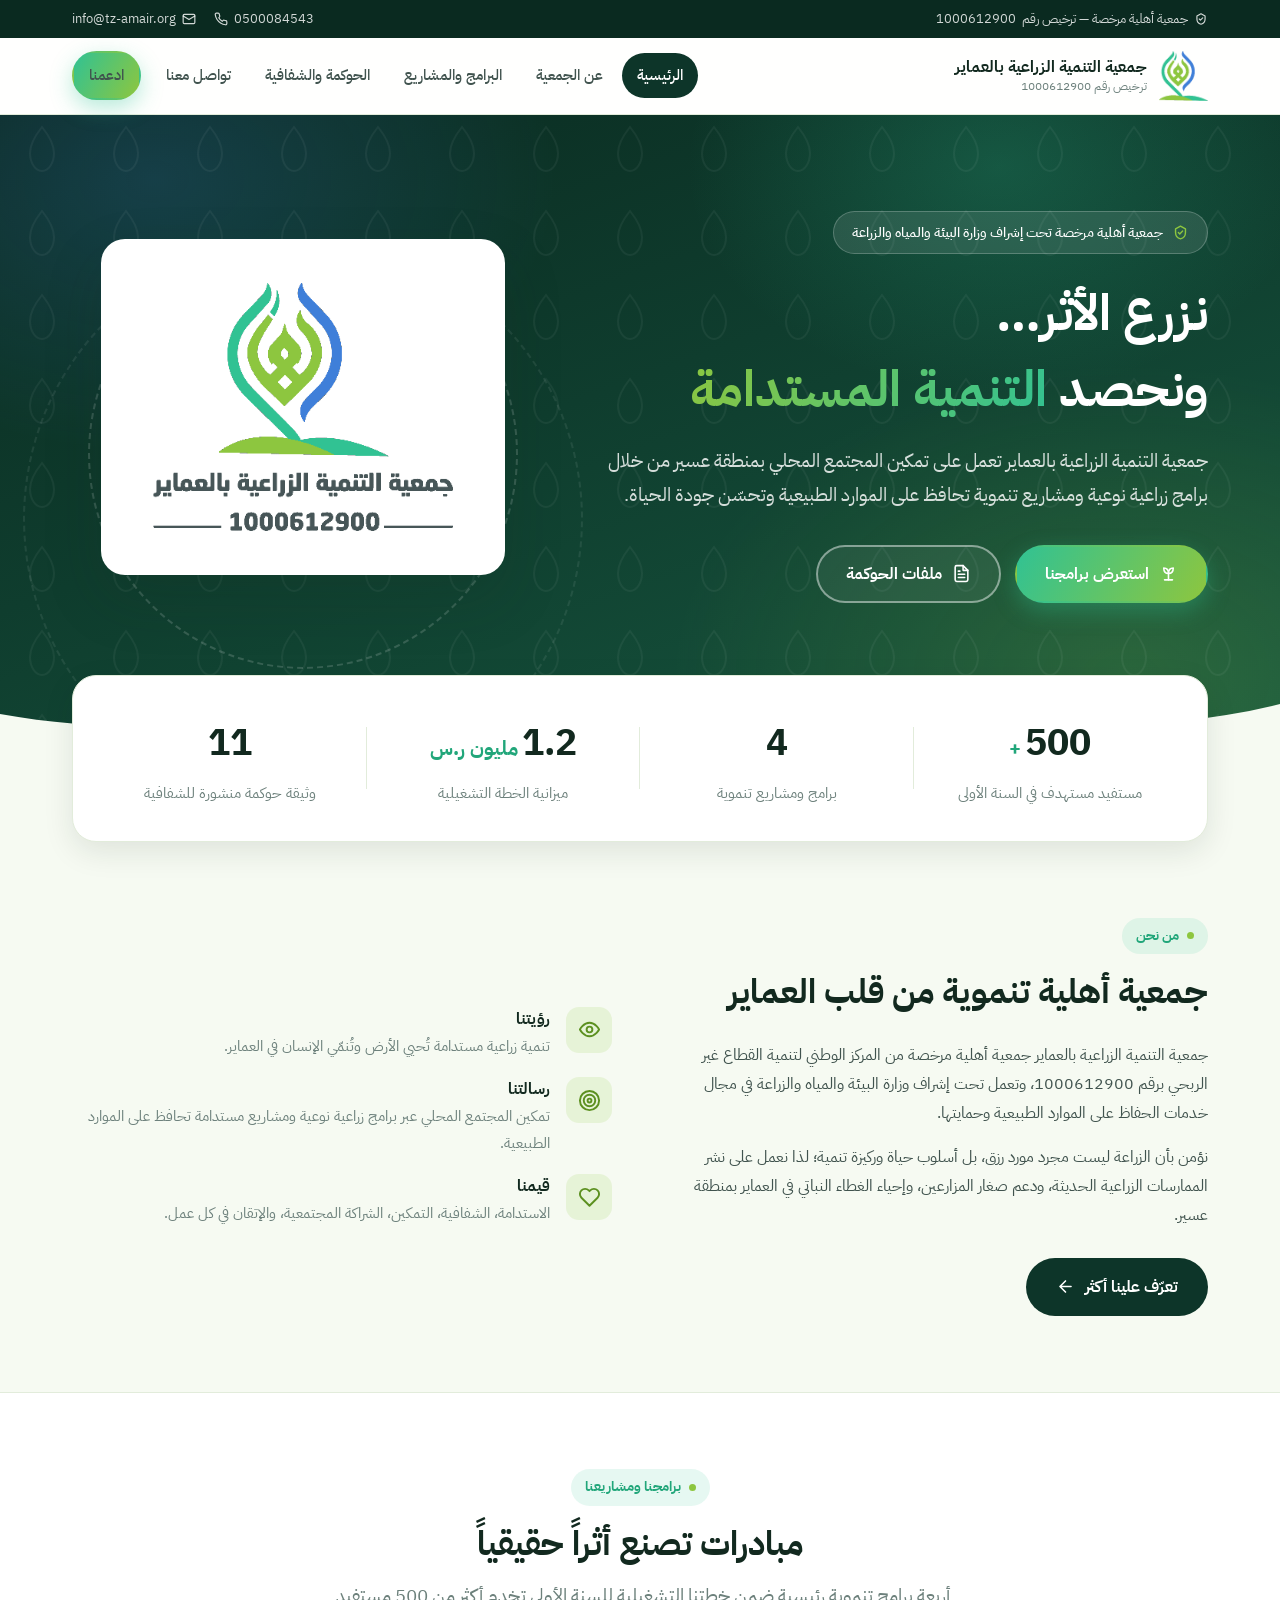
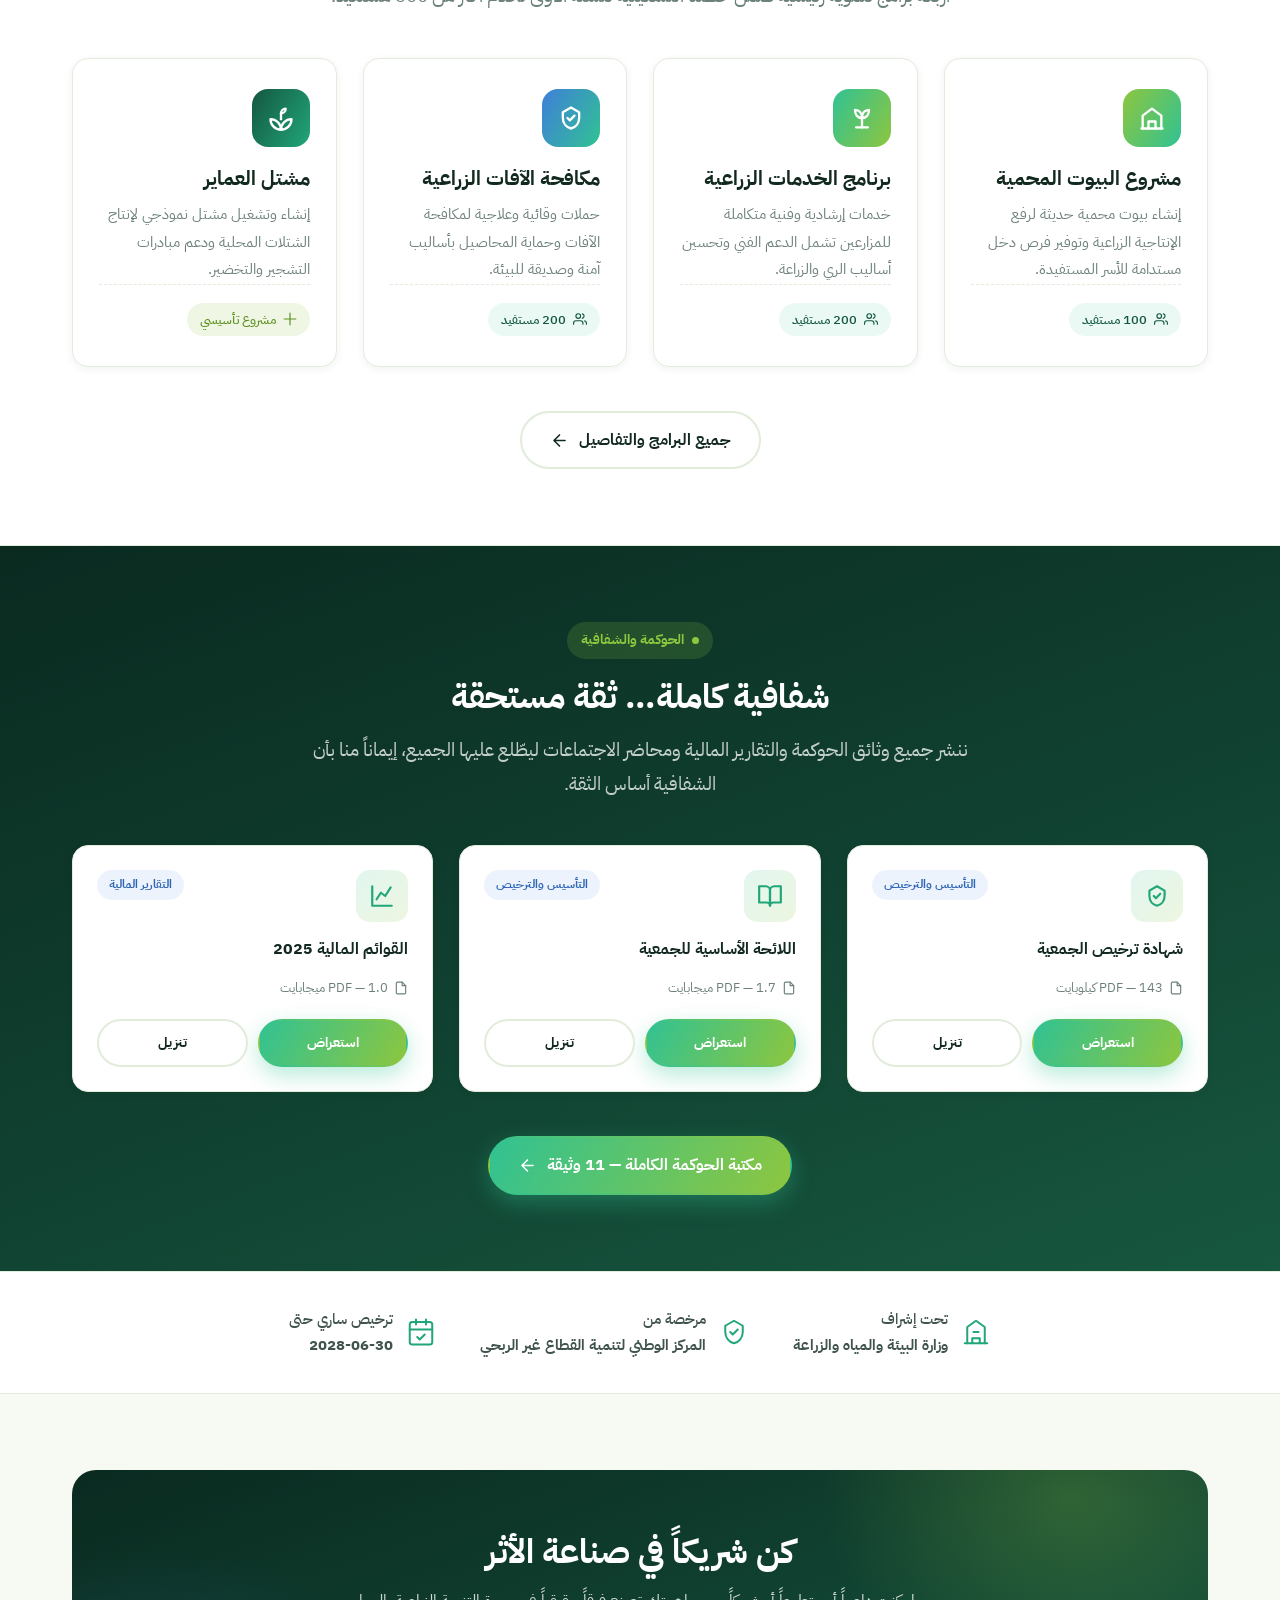
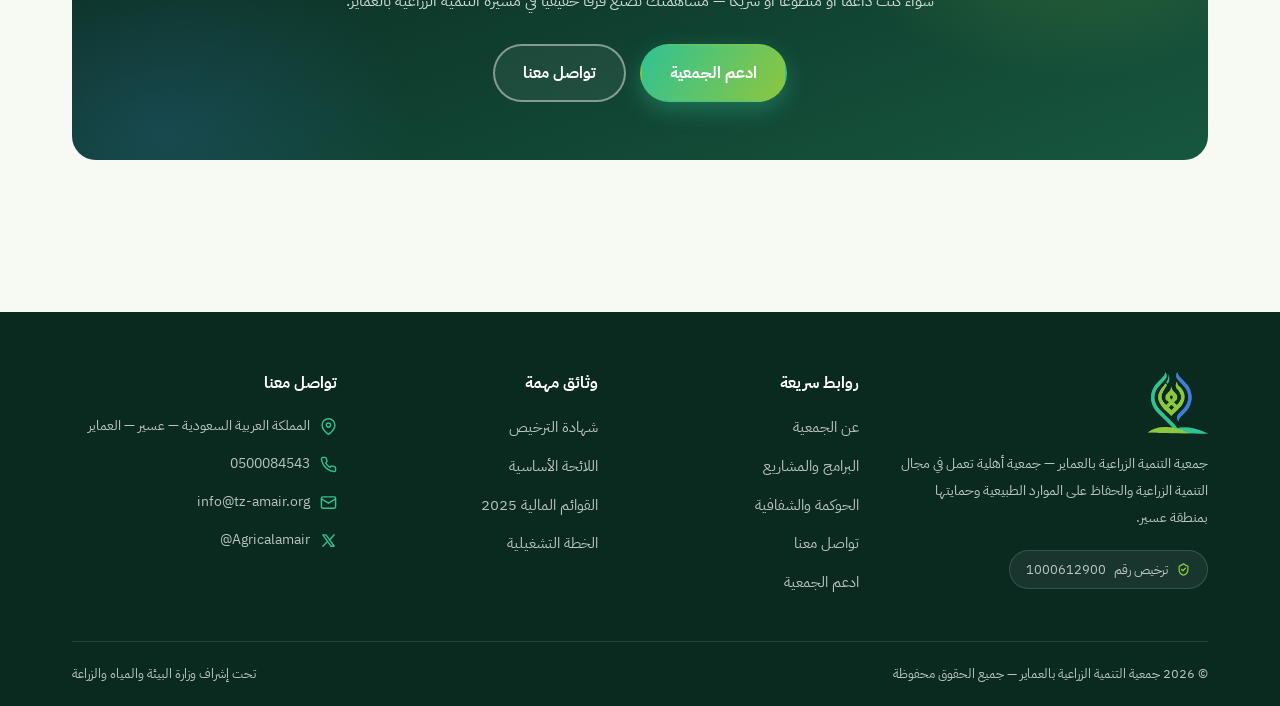
==== index.html @ ae166983 "إنشاء الموقع الإلكتروني الرسمي لجمعية التنمية الزراعية بالعماير موقع ثابت عربي RTL كامل بهوية الجمعي" ====
<!DOCTYPE html>
<html lang="ar" dir="rtl">
<head>
<meta charset="UTF-8">
<meta name="viewport" content="width=device-width, initial-scale=1.0">
<title>جمعية التنمية الزراعية بالعماير | الرئيسية</title>
<meta name="description" content="جمعية التنمية الزراعية بالعماير — جمعية أهلية مرخصة برقم 1000612900 تعمل تحت إشراف وزارة البيئة والمياه والزراعة في مجال التنمية الزراعية والحفاظ على الموارد الطبيعية بمنطقة عسير.">
<meta name="theme-color" content="#0d3529">
<link rel="icon" type="image/png" sizes="32x32" href="assets/img/favicon-32.png">
<link rel="icon" type="image/png" sizes="192x192" href="assets/img/favicon-192.png">
<link rel="apple-touch-icon" href="assets/img/apple-touch-icon.png">
<meta property="og:title" content="جمعية التنمية الزراعية بالعماير">
<meta property="og:description" content="جمعية أهلية مرخصة برقم 1000612900 — تنمية زراعية مستدامة وحفاظ على الموارد الطبيعية في العماير، عسير.">
<meta property="og:type" content="website">
<meta property="og:image" content="assets/img/logo-full.png">
<link rel="stylesheet" href="assets/css/style.css">
</head>
<body>
<a class="skip-link" href="#main">تجاوز إلى المحتوى الرئيسي</a>

<!-- الشريط العلوي -->
<div class="topbar">
  <div class="container">
    <span class="topbar__meta">
      <svg viewBox="0 0 24 24" fill="none" stroke="currentColor" stroke-width="2" stroke-linecap="round" stroke-linejoin="round" aria-hidden="true"><path d="M9 12l2 2 4-4"/><path d="M12 3l7 4v5c0 4.5-3 8-7 9-4-1-7-4.5-7-9V7z"/></svg>
      جمعية أهلية مرخصة — ترخيص رقم <bdo dir="ltr">1000612900</bdo>
    </span>
    <div class="topbar__links">
      <a href="tel:+966500084543" dir="ltr"><svg viewBox="0 0 24 24" fill="none" stroke="currentColor" stroke-width="2" stroke-linecap="round" stroke-linejoin="round" aria-hidden="true"><path d="M22 16.92v3a2 2 0 0 1-2.18 2 19.79 19.79 0 0 1-8.63-3.07 19.5 19.5 0 0 1-6-6A19.79 19.79 0 0 1 2.08 4.18 2 2 0 0 1 4.06 2h3a2 2 0 0 1 2 1.72c.13.96.36 1.9.7 2.81a2 2 0 0 1-.45 2.11L8.09 9.91a16 16 0 0 0 6 6l1.27-1.27a2 2 0 0 1 2.11-.45c.91.34 1.85.57 2.81.7A2 2 0 0 1 22 16.92z"/></svg><span class="txt">0500084543</span></a>
      <a href="mailto:info@tz-amair.org"><svg viewBox="0 0 24 24" fill="none" stroke="currentColor" stroke-width="2" stroke-linecap="round" stroke-linejoin="round" aria-hidden="true"><rect x="2" y="4" width="20" height="16" rx="2"/><path d="m22 7-10 6L2 7"/></svg><span class="txt">info@tz-amair.org</span></a>
    </div>
  </div>
</div>

<!-- التنقل -->
<header class="nav">
  <div class="container">
    <a class="brand" href="index.html">
      <img src="assets/img/logo-mark.png" alt="شعار جمعية التنمية الزراعية بالعماير">
      <span class="brand__txt">
        <span class="brand__name">جمعية التنمية الزراعية بالعماير</span>
        <span class="brand__lic">ترخيص رقم <bdo dir="ltr">1000612900</bdo></span>
      </span>
    </a>
    <nav class="nav__links" id="nav-links" aria-label="التنقل الرئيسي">
      <a href="index.html">الرئيسية</a>
      <a href="about.html">عن الجمعية</a>
      <a href="programs.html">البرامج والمشاريع</a>
      <a href="governance.html">الحوكمة والشفافية</a>
      <a href="contact.html">تواصل معنا</a>
      <a href="contact.html#donate" class="btn btn--primary btn--sm nav__cta">ادعمنا</a>
    </nav>
    <button class="nav__burger" aria-label="فتح القائمة" aria-expanded="false" aria-controls="nav-links">
      <svg viewBox="0 0 24 24" fill="none" stroke-width="2" stroke-linecap="round" aria-hidden="true"><path d="M3 6h18M3 12h18M3 18h18"/></svg>
    </button>
  </div>
</header>

<main id="main">
  <!-- الواجهة -->
  <section class="hero">
    <div class="hero__pattern" aria-hidden="true"></div>
    <div class="container">
      <div>
        <span class="hero__badge">
          <svg viewBox="0 0 24 24" fill="none" stroke="currentColor" stroke-width="2" stroke-linecap="round" stroke-linejoin="round" aria-hidden="true"><path d="M9 12l2 2 4-4"/><path d="M12 3l7 4v5c0 4.5-3 8-7 9-4-1-7-4.5-7-9V7z"/></svg>
          جمعية أهلية مرخصة تحت إشراف وزارة البيئة والمياه والزراعة
        </span>
        <h1>نزرع الأثر…<br>ونحصد <span class="hl">التنمية المستدامة</span></h1>
        <p class="hero__lead">جمعية التنمية الزراعية بالعماير تعمل على تمكين المجتمع المحلي بمنطقة عسير من خلال برامج زراعية نوعية ومشاريع تنموية تحافظ على الموارد الطبيعية وتحسّن جودة الحياة.</p>
        <div class="hero__actions">
          <a href="programs.html" class="btn btn--primary">
            <svg viewBox="0 0 24 24" fill="none" stroke="currentColor" stroke-width="2" stroke-linecap="round" stroke-linejoin="round" aria-hidden="true"><path d="M7 20h10"/><path d="M12 20v-8"/><path d="M12 12c4 0 6-3 6-7-4 0-6 3-6 7z"/><path d="M12 12c-4 0-6-3-6-7 4 0 6 3 6 7z"/></svg>
            استعرض برامجنا
          </a>
          <a href="governance.html" class="btn btn--ghost">
            <svg viewBox="0 0 24 24" fill="none" stroke="currentColor" stroke-width="2" stroke-linecap="round" stroke-linejoin="round" aria-hidden="true"><path d="M14 2H6a2 2 0 0 0-2 2v16a2 2 0 0 0 2 2h12a2 2 0 0 0 2-2V8z"/><path d="M14 2v6h6"/><path d="M16 13H8M16 17H8M10 9H8"/></svg>
            ملفات الحوكمة
          </a>
        </div>
      </div>
      <div class="hero__art">
        <span class="hero__ring hero__ring--1" aria-hidden="true"></span>
        <span class="hero__ring hero__ring--2" aria-hidden="true"></span>
        <div class="hero__logo-card">
          <img src="assets/img/logo-full.png" alt="شعار جمعية التنمية الزراعية بالعماير — ترخيص رقم 1000612900" width="391" height="323">
        </div>
      </div>
    </div>
    <div class="hero__wave" aria-hidden="true">
      <svg viewBox="0 0 1440 90" preserveAspectRatio="none"><path d="M0,50 C280,95 520,0 760,25 C1000,50 1240,85 1440,40 L1440,90 L0,90 Z" fill="#f6faf2"/></svg>
    </div>
  </section>

  <!-- الإحصاءات -->
  <div class="stats">
    <div class="container">
      <div class="stats__grid reveal">
        <div class="stat">
          <div class="stat__num"><span data-count="500">0</span><span class="unit">+</span></div>
          <div class="stat__label">مستفيد مستهدف في السنة الأولى</div>
        </div>
        <div class="stat">
          <div class="stat__num"><span data-count="4">0</span></div>
          <div class="stat__label">برامج ومشاريع تنموية</div>
        </div>
        <div class="stat">
          <div class="stat__num"><span data-count="1.2">0</span><span class="unit">مليون ر.س</span></div>
          <div class="stat__label">ميزانية الخطة التشغيلية</div>
        </div>
        <div class="stat">
          <div class="stat__num"><span data-count="11">0</span></div>
          <div class="stat__label">وثيقة حوكمة منشورة للشفافية</div>
        </div>
      </div>
    </div>
  </div>

  <!-- من نحن -->
  <section class="section">
    <div class="container">
      <div class="grid grid--2" style="align-items:center; gap:56px;">
        <div class="reveal">
          <div class="sec-head" style="margin-bottom:24px;">
            <span class="eyebrow">من نحن</span>
            <h2>جمعية أهلية تنموية من قلب العماير</h2>
          </div>
          <p style="margin-bottom:16px;">جمعية التنمية الزراعية بالعماير جمعية أهلية مرخصة من المركز الوطني لتنمية القطاع غير الربحي برقم <bdo dir="ltr">1000612900</bdo>، وتعمل تحت إشراف وزارة البيئة والمياه والزراعة في مجال خدمات الحفاظ على الموارد الطبيعية وحمايتها.</p>
          <p style="margin-bottom:28px;">نؤمن بأن الزراعة ليست مجرد مورد رزق، بل أسلوب حياة وركيزة تنمية؛ لذا نعمل على نشر الممارسات الزراعية الحديثة، ودعم صغار المزارعين، وإحياء الغطاء النباتي في العماير بمنطقة عسير.</p>
          <a href="about.html" class="btn btn--dark">تعرّف علينا أكثر
            <svg viewBox="0 0 24 24" fill="none" stroke="currentColor" stroke-width="2" stroke-linecap="round" stroke-linejoin="round" aria-hidden="true" style="transform:scaleX(-1)"><path d="M5 12h14M12 5l7 7-7 7"/></svg>
          </a>
        </div>
        <div class="value-list reveal reveal-d1">
          <div class="value-item">
            <span class="value-item__dot"><svg viewBox="0 0 24 24" fill="none" stroke="currentColor" stroke-width="2" stroke-linecap="round" stroke-linejoin="round" aria-hidden="true"><path d="M2 12s3.5-7 10-7 10 7 10 7-3.5 7-10 7-10-7-10-7z"/><circle cx="12" cy="12" r="3"/></svg></span>
            <div>
              <h4>رؤيتنا</h4>
              <p>تنمية زراعية مستدامة تُحيي الأرض وتُنمّي الإنسان في العماير.</p>
            </div>
          </div>
          <div class="value-item">
            <span class="value-item__dot"><svg viewBox="0 0 24 24" fill="none" stroke="currentColor" stroke-width="2" stroke-linecap="round" stroke-linejoin="round" aria-hidden="true"><circle cx="12" cy="12" r="10"/><circle cx="12" cy="12" r="6"/><circle cx="12" cy="12" r="2"/></svg></span>
            <div>
              <h4>رسالتنا</h4>
              <p>تمكين المجتمع المحلي عبر برامج زراعية نوعية ومشاريع مستدامة تحافظ على الموارد الطبيعية.</p>
            </div>
          </div>
          <div class="value-item">
            <span class="value-item__dot"><svg viewBox="0 0 24 24" fill="none" stroke="currentColor" stroke-width="2" stroke-linecap="round" stroke-linejoin="round" aria-hidden="true"><path d="M20.42 4.58a5.4 5.4 0 0 0-7.65 0l-.77.78-.77-.78a5.4 5.4 0 0 0-7.65 7.65l8.42 8.42 8.42-8.42a5.4 5.4 0 0 0 0-7.65z"/></svg></span>
            <div>
              <h4>قيمنا</h4>
              <p>الاستدامة، الشفافية، التمكين، الشراكة المجتمعية، والإتقان في كل عمل.</p>
            </div>
          </div>
        </div>
      </div>
    </div>
  </section>

  <!-- البرامج -->
  <section class="section section--alt">
    <div class="container">
      <div class="sec-head sec-head--center reveal">
        <span class="eyebrow">برامجنا ومشاريعنا</span>
        <h2>مبادرات تصنع أثراً حقيقياً</h2>
        <p>أربعة برامج تنموية رئيسية ضمن خطتنا التشغيلية للسنة الأولى تخدم أكثر من 500 مستفيد.</p>
      </div>
      <div class="grid grid--4">
        <article class="card program-card reveal">
          <span class="card__icon card__icon--green"><svg viewBox="0 0 24 24" fill="none" stroke="currentColor" stroke-width="2" stroke-linecap="round" stroke-linejoin="round" aria-hidden="true"><path d="M3 21h18"/><path d="M4 21V10l8-6 8 6v11"/><path d="M9 21v-6h6v6"/></svg></span>
          <h3>مشروع البيوت المحمية</h3>
          <p>إنشاء بيوت محمية حديثة لرفع الإنتاجية الزراعية وتوفير فرص دخل مستدامة للأسر المستفيدة.</p>
          <div class="program-card__meta">
            <span class="chip"><svg viewBox="0 0 24 24" fill="none" stroke="currentColor" stroke-width="2" stroke-linecap="round" stroke-linejoin="round" aria-hidden="true"><path d="M17 21v-2a4 4 0 0 0-4-4H5a4 4 0 0 0-4 4v2"/><circle cx="9" cy="7" r="4"/><path d="M23 21v-2a4 4 0 0 0-3-3.87"/><path d="M16 3.13a4 4 0 0 1 0 7.75"/></svg>100 مستفيد</span>
          </div>
        </article>
        <article class="card program-card reveal reveal-d1">
          <span class="card__icon"><svg viewBox="0 0 24 24" fill="none" stroke="currentColor" stroke-width="2" stroke-linecap="round" stroke-linejoin="round" aria-hidden="true"><path d="M7 20h10"/><path d="M12 20v-8"/><path d="M12 12c4 0 6-3 6-7-4 0-6 3-6 7z"/><path d="M12 12c-4 0-6-3-6-7 4 0 6 3 6 7z"/></svg></span>
          <h3>برنامج الخدمات الزراعية</h3>
          <p>خدمات إرشادية وفنية متكاملة للمزارعين تشمل الدعم الفني وتحسين أساليب الري والزراعة.</p>
          <div class="program-card__meta">
            <span class="chip"><svg viewBox="0 0 24 24" fill="none" stroke="currentColor" stroke-width="2" stroke-linecap="round" stroke-linejoin="round" aria-hidden="true"><path d="M17 21v-2a4 4 0 0 0-4-4H5a4 4 0 0 0-4 4v2"/><circle cx="9" cy="7" r="4"/><path d="M23 21v-2a4 4 0 0 0-3-3.87"/><path d="M16 3.13a4 4 0 0 1 0 7.75"/></svg>200 مستفيد</span>
          </div>
        </article>
        <article class="card program-card reveal reveal-d2">
          <span class="card__icon card__icon--blue"><svg viewBox="0 0 24 24" fill="none" stroke="currentColor" stroke-width="2" stroke-linecap="round" stroke-linejoin="round" aria-hidden="true"><path d="M12 3l7 4v5c0 4.5-3 8-7 9-4-1-7-4.5-7-9V7z"/><path d="M9 12l2 2 4-4"/></svg></span>
          <h3>مكافحة الآفات الزراعية</h3>
          <p>حملات وقائية وعلاجية لمكافحة الآفات وحماية المحاصيل بأساليب آمنة وصديقة للبيئة.</p>
          <div class="program-card__meta">
            <span class="chip"><svg viewBox="0 0 24 24" fill="none" stroke="currentColor" stroke-width="2" stroke-linecap="round" stroke-linejoin="round" aria-hidden="true"><path d="M17 21v-2a4 4 0 0 0-4-4H5a4 4 0 0 0-4 4v2"/><circle cx="9" cy="7" r="4"/><path d="M23 21v-2a4 4 0 0 0-3-3.87"/><path d="M16 3.13a4 4 0 0 1 0 7.75"/></svg>200 مستفيد</span>
          </div>
        </article>
        <article class="card program-card reveal reveal-d3">
          <span class="card__icon card__icon--deep"><svg viewBox="0 0 24 24" fill="none" stroke="currentColor" stroke-width="2" stroke-linecap="round" stroke-linejoin="round" aria-hidden="true"><path d="M12 22c4.97 0 9-4.03 9-9-4.97 0-9 4.03-9 9z"/><path d="M12 22c-4.97 0-9-4.03-9-9 4.97 0 9 4.03 9 9z"/><path d="M12 13V8"/><path d="M12 8a4 4 0 0 0 4-4 4 4 0 0 0-4 4z"/></svg></span>
          <h3>مشتل العماير</h3>
          <p>إنشاء وتشغيل مشتل نموذجي لإنتاج الشتلات المحلية ودعم مبادرات التشجير والتخضير.</p>
          <div class="program-card__meta">
            <span class="chip chip--green"><svg viewBox="0 0 24 24" fill="none" stroke="currentColor" stroke-width="2" stroke-linecap="round" stroke-linejoin="round" aria-hidden="true"><path d="M12 2v20M2 12h20"/></svg>مشروع تأسيسي</span>
          </div>
        </article>
      </div>
      <div style="text-align:center; margin-top:44px;" class="reveal">
        <a href="programs.html" class="btn btn--outline">جميع البرامج والتفاصيل
          <svg viewBox="0 0 24 24" fill="none" stroke="currentColor" stroke-width="2" stroke-linecap="round" stroke-linejoin="round" aria-hidden="true" style="transform:scaleX(-1)"><path d="M5 12h14M12 5l7 7-7 7"/></svg>
        </a>
      </div>
    </div>
  </section>

  <!-- الحوكمة -->
  <section class="section section--deep">
    <div class="container">
      <div class="sec-head sec-head--center reveal">
        <span class="eyebrow">الحوكمة والشفافية</span>
        <h2>شفافية كاملة… ثقة مستحقة</h2>
        <p>ننشر جميع وثائق الحوكمة والتقارير المالية ومحاضر الاجتماعات ليطّلع عليها الجميع، إيماناً منا بأن الشفافية أساس الثقة.</p>
      </div>
      <div class="grid grid--3">
        <article class="doc-card reveal">
          <div class="doc-card__top">
            <span class="doc-card__icon"><svg viewBox="0 0 24 24" fill="none" stroke="currentColor" stroke-width="2" stroke-linecap="round" stroke-linejoin="round" aria-hidden="true"><path d="M12 3l7 4v5c0 4.5-3 8-7 9-4-1-7-4.5-7-9V7z"/><path d="M9 12l2 2 4-4"/></svg></span>
            <span class="doc-card__cat">التأسيس والترخيص</span>
          </div>
          <h3>شهادة ترخيص الجمعية</h3>
          <span class="doc-card__size"><svg viewBox="0 0 24 24" fill="none" stroke="currentColor" stroke-width="2" stroke-linecap="round" stroke-linejoin="round" aria-hidden="true"><path d="M14 2H6a2 2 0 0 0-2 2v16a2 2 0 0 0 2 2h12a2 2 0 0 0 2-2V8z"/><path d="M14 2v6h6"/></svg>PDF — 143 كيلوبايت</span>
          <div class="doc-card__actions">
            <button class="btn btn--primary btn--sm" data-pdf="documents/license-certificate.pdf" data-pdf-title="شهادة ترخيص الجمعية">استعراض</button>
            <a class="btn btn--outline btn--sm" href="documents/license-certificate.pdf" download>تنزيل</a>
          </div>
        </article>
        <article class="doc-card reveal reveal-d1">
          <div class="doc-card__top">
            <span class="doc-card__icon"><svg viewBox="0 0 24 24" fill="none" stroke="currentColor" stroke-width="2" stroke-linecap="round" stroke-linejoin="round" aria-hidden="true"><path d="M2 3h6a4 4 0 0 1 4 4v14a3 3 0 0 0-3-3H2z"/><path d="M22 3h-6a4 4 0 0 0-4 4v14a3 3 0 0 1 3-3h7z"/></svg></span>
            <span class="doc-card__cat">التأسيس والترخيص</span>
          </div>
          <h3>اللائحة الأساسية للجمعية</h3>
          <span class="doc-card__size"><svg viewBox="0 0 24 24" fill="none" stroke="currentColor" stroke-width="2" stroke-linecap="round" stroke-linejoin="round" aria-hidden="true"><path d="M14 2H6a2 2 0 0 0-2 2v16a2 2 0 0 0 2 2h12a2 2 0 0 0 2-2V8z"/><path d="M14 2v6h6"/></svg>PDF — 1.7 ميجابايت</span>
          <div class="doc-card__actions">
            <button class="btn btn--primary btn--sm" data-pdf="documents/bylaws.pdf" data-pdf-title="اللائحة الأساسية للجمعية">استعراض</button>
            <a class="btn btn--outline btn--sm" href="documents/bylaws.pdf" download>تنزيل</a>
          </div>
        </article>
        <article class="doc-card reveal reveal-d2">
          <div class="doc-card__top">
            <span class="doc-card__icon"><svg viewBox="0 0 24 24" fill="none" stroke="currentColor" stroke-width="2" stroke-linecap="round" stroke-linejoin="round" aria-hidden="true"><path d="M3 3v18h18"/><path d="M7 15l4-6 4 3 5-8"/></svg></span>
            <span class="doc-card__cat">التقارير المالية</span>
          </div>
          <h3>القوائم المالية 2025</h3>
          <span class="doc-card__size"><svg viewBox="0 0 24 24" fill="none" stroke="currentColor" stroke-width="2" stroke-linecap="round" stroke-linejoin="round" aria-hidden="true"><path d="M14 2H6a2 2 0 0 0-2 2v16a2 2 0 0 0 2 2h12a2 2 0 0 0 2-2V8z"/><path d="M14 2v6h6"/></svg>PDF — 1.0 ميجابايت</span>
          <div class="doc-card__actions">
            <button class="btn btn--primary btn--sm" data-pdf="documents/financial-statements-2025.pdf" data-pdf-title="القوائم المالية 2025">استعراض</button>
            <a class="btn btn--outline btn--sm" href="documents/financial-statements-2025.pdf" download>تنزيل</a>
          </div>
        </article>
      </div>
      <div style="text-align:center; margin-top:44px;" class="reveal">
        <a href="governance.html" class="btn btn--primary">مكتبة الحوكمة الكاملة — 11 وثيقة
          <svg viewBox="0 0 24 24" fill="none" stroke="currentColor" stroke-width="2" stroke-linecap="round" stroke-linejoin="round" aria-hidden="true" style="transform:scaleX(-1)"><path d="M5 12h14M12 5l7 7-7 7"/></svg>
        </a>
      </div>
    </div>
  </section>

  <!-- شريط الثقة -->
  <div class="trust">
    <div class="container">
      <div class="trust__grid reveal">
        <div class="trust__item">
          <svg viewBox="0 0 24 24" fill="none" stroke="currentColor" stroke-width="1.6" stroke-linecap="round" stroke-linejoin="round" aria-hidden="true"><path d="M3 21h18"/><path d="M5 21V8l7-5 7 5v13"/><path d="M9 21v-4h6v4"/><path d="M10 12h4"/></svg>
          <span>تحت إشراف<br><strong>وزارة البيئة والمياه والزراعة</strong></span>
        </div>
        <div class="trust__item">
          <svg viewBox="0 0 24 24" fill="none" stroke="currentColor" stroke-width="1.6" stroke-linecap="round" stroke-linejoin="round" aria-hidden="true"><path d="M12 3l7 4v5c0 4.5-3 8-7 9-4-1-7-4.5-7-9V7z"/><path d="M9 12l2 2 4-4"/></svg>
          <span>مرخصة من<br><strong>المركز الوطني لتنمية القطاع غير الربحي</strong></span>
        </div>
        <div class="trust__item">
          <svg viewBox="0 0 24 24" fill="none" stroke="currentColor" stroke-width="1.6" stroke-linecap="round" stroke-linejoin="round" aria-hidden="true"><rect x="3" y="4" width="18" height="18" rx="2"/><path d="M16 2v4M8 2v4M3 10h18"/><path d="M9 16l2 2 4-4"/></svg>
          <span>ترخيص ساري حتى<br><strong><bdo dir="ltr">2028-06-30</bdo></strong></span>
        </div>
      </div>
    </div>
  </div>

  <!-- دعوة للعمل -->
  <section class="section">
    <div class="container">
      <div class="cta-band reveal">
        <h2>كن شريكاً في صناعة الأثر</h2>
        <p>سواء كنت داعماً أو متطوعاً أو شريكاً — مساهمتك تصنع فرقاً حقيقياً في مسيرة التنمية الزراعية بالعماير.</p>
        <div class="btn-row">
          <a href="contact.html#donate" class="btn btn--primary">ادعم الجمعية</a>
          <a href="contact.html" class="btn btn--ghost">تواصل معنا</a>
        </div>
      </div>
    </div>
  </section>
</main>

<!-- التذييل -->
<footer class="footer">
  <div class="container">
    <div class="footer__main">
      <div class="footer__brand">
        <img src="assets/img/logo-mark.png" alt="شعار الجمعية">
        <p>جمعية التنمية الزراعية بالعماير — جمعية أهلية تعمل في مجال التنمية الزراعية والحفاظ على الموارد الطبيعية وحمايتها بمنطقة عسير.</p>
        <span class="footer__lic">
          <svg viewBox="0 0 24 24" fill="none" stroke="currentColor" stroke-width="2" stroke-linecap="round" stroke-linejoin="round" aria-hidden="true"><path d="M12 3l7 4v5c0 4.5-3 8-7 9-4-1-7-4.5-7-9V7z"/><path d="M9 12l2 2 4-4"/></svg>
          ترخيص رقم <bdo dir="ltr">1000612900</bdo>
        </span>
      </div>
      <div>
        <h4>روابط سريعة</h4>
        <ul class="footer__links">
          <li><a href="about.html">عن الجمعية</a></li>
          <li><a href="programs.html">البرامج والمشاريع</a></li>
          <li><a href="governance.html">الحوكمة والشفافية</a></li>
          <li><a href="contact.html">تواصل معنا</a></li>
          <li><a href="contact.html#donate">ادعم الجمعية</a></li>
        </ul>
      </div>
      <div>
        <h4>وثائق مهمة</h4>
        <ul class="footer__links">
          <li><a href="documents/license-certificate.pdf" download>شهادة الترخيص</a></li>
          <li><a href="documents/bylaws.pdf" download>اللائحة الأساسية</a></li>
          <li><a href="documents/financial-statements-2025.pdf" download>القوائم المالية 2025</a></li>
          <li><a href="documents/operational-plan.pdf" download>الخطة التشغيلية</a></li>
        </ul>
      </div>
      <div>
        <h4>تواصل معنا</h4>
        <ul class="footer__contact">
          <li><svg viewBox="0 0 24 24" fill="none" stroke="currentColor" stroke-width="2" stroke-linecap="round" stroke-linejoin="round" aria-hidden="true"><path d="M21 10c0 7-9 13-9 13S3 17 3 10a9 9 0 0 1 18 0z"/><circle cx="12" cy="10" r="3"/></svg><span>المملكة العربية السعودية — عسير — العماير</span></li>
          <li><svg viewBox="0 0 24 24" fill="none" stroke="currentColor" stroke-width="2" stroke-linecap="round" stroke-linejoin="round" aria-hidden="true"><path d="M22 16.92v3a2 2 0 0 1-2.18 2 19.79 19.79 0 0 1-8.63-3.07 19.5 19.5 0 0 1-6-6A19.79 19.79 0 0 1 2.08 4.18 2 2 0 0 1 4.06 2h3a2 2 0 0 1 2 1.72c.13.96.36 1.9.7 2.81a2 2 0 0 1-.45 2.11L8.09 9.91a16 16 0 0 0 6 6l1.27-1.27a2 2 0 0 1 2.11-.45c.91.34 1.85.57 2.81.7A2 2 0 0 1 22 16.92z"/></svg><a href="tel:+966500084543">0500084543</a></li>
          <li><svg viewBox="0 0 24 24" fill="none" stroke="currentColor" stroke-width="2" stroke-linecap="round" stroke-linejoin="round" aria-hidden="true"><rect x="2" y="4" width="20" height="16" rx="2"/><path d="m22 7-10 6L2 7"/></svg><a href="mailto:info@tz-amair.org">info@tz-amair.org</a></li>
          <li><svg viewBox="0 0 24 24" fill="none" stroke="currentColor" stroke-width="2" stroke-linecap="round" stroke-linejoin="round" aria-hidden="true"><path d="M4 4l11.5 16h4.5L8.5 4z"/><path d="M20 4l-6.7 7.7M10.6 13.5L4 20"/></svg><a href="https://x.com/Agricalamair" target="_blank" rel="noopener">@Agricalamair</a></li>
        </ul>
      </div>
    </div>
    <div class="footer__bottom">
      <span>© <span data-year>2026</span> جمعية التنمية الزراعية بالعماير — جميع الحقوق محفوظة</span>
      <span>تحت إشراف وزارة البيئة والمياه والزراعة</span>
    </div>
  </div>
</footer>

<!-- نافذة استعراض PDF -->
<div class="pdf-modal" id="pdf-modal" role="dialog" aria-modal="true" aria-label="استعراض المستند">
  <div class="pdf-modal__backdrop"></div>
  <div class="pdf-modal__box">
    <div class="pdf-modal__head">
      <span class="pdf-modal__title">استعراض المستند</span>
      <a class="btn btn--outline btn--sm" data-modal-newtab href="#" target="_blank" rel="noopener">فتح في تبويب</a>
      <a class="btn btn--primary btn--sm" data-modal-download href="#" download>تنزيل</a>
      <button class="pdf-modal__close" aria-label="إغلاق">
        <svg viewBox="0 0 24 24" fill="none" stroke="currentColor" stroke-width="2" stroke-linecap="round" aria-hidden="true"><path d="M18 6 6 18M6 6l12 12"/></svg>
      </button>
    </div>
    <iframe class="pdf-modal__frame" src="about:blank" title="معاينة المستند"></iframe>
    <div class="pdf-modal__fallback">إذا لم تظهر المعاينة على جهازك، استخدم زر «تنزيل» أو «فتح في تبويب».</div>
  </div>
</div>

<script src="assets/js/main.js"></script>
</body>
</html>
---- assets/css/style.css ----
/* =====================================================
   جمعية التنمية الزراعية بالعماير — نظام التصميم
   Agricultural Development Association in Al-Amayer
   ===================================================== */

/* ---------- الخطوط ---------- */
@font-face {
  font-family: 'IBM Plex Sans Arabic';
  font-style: normal;
  font-weight: 400;
  font-display: swap;
  src: url('../fonts/plex-arabic-400-arabic.woff2') format('woff2');
  unicode-range: U+0600-06FF, U+0750-077F, U+0870-088E, U+0890-0891, U+0898-08E1, U+08E3-08FF, U+200C-200E, U+2010-2011, U+204F, U+2E41, U+FB50-FDFF, U+FE70-FE74, U+FE76-FEFC;
}
@font-face {
  font-family: 'IBM Plex Sans Arabic';
  font-style: normal;
  font-weight: 400;
  font-display: swap;
  src: url('../fonts/plex-arabic-400-latin.woff2') format('woff2');
  unicode-range: U+0000-00FF, U+0131, U+0152-0153, U+02BB-02BC, U+02C6, U+02DA, U+02DC, U+2000-206F, U+2074, U+20AC, U+2122, U+2191, U+2193, U+2212, U+2215, U+FEFF, U+FFFD;
}
@font-face {
  font-family: 'IBM Plex Sans Arabic';
  font-style: normal;
  font-weight: 500;
  font-display: swap;
  src: url('../fonts/plex-arabic-500-arabic.woff2') format('woff2');
  unicode-range: U+0600-06FF, U+0750-077F, U+0870-088E, U+0890-0891, U+0898-08E1, U+08E3-08FF, U+200C-200E, U+2010-2011, U+204F, U+2E41, U+FB50-FDFF, U+FE70-FE74, U+FE76-FEFC;
}
@font-face {
  font-family: 'IBM Plex Sans Arabic';
  font-style: normal;
  font-weight: 500;
  font-display: swap;
  src: url('../fonts/plex-arabic-500-latin.woff2') format('woff2');
  unicode-range: U+0000-00FF, U+0131, U+0152-0153, U+02BB-02BC, U+02C6, U+02DA, U+02DC, U+2000-206F, U+2074, U+20AC, U+2122, U+2191, U+2193, U+2212, U+2215, U+FEFF, U+FFFD;
}
@font-face {
  font-family: 'IBM Plex Sans Arabic';
  font-style: normal;
  font-weight: 700;
  font-display: swap;
  src: url('../fonts/plex-arabic-700-arabic.woff2') format('woff2');
  unicode-range: U+0600-06FF, U+0750-077F, U+0870-088E, U+0890-0891, U+0898-08E1, U+08E3-08FF, U+200C-200E, U+2010-2011, U+204F, U+2E41, U+FB50-FDFF, U+FE70-FE74, U+FE76-FEFC;
}
@font-face {
  font-family: 'IBM Plex Sans Arabic';
  font-style: normal;
  font-weight: 700;
  font-display: swap;
  src: url('../fonts/plex-arabic-700-latin.woff2') format('woff2');
  unicode-range: U+0000-00FF, U+0131, U+0152-0153, U+02BB-02BC, U+02C6, U+02DA, U+02DC, U+2000-206F, U+2074, U+20AC, U+2122, U+2191, U+2193, U+2212, U+2215, U+FEFF, U+FFFD;
}

/* ---------- المتغيرات ---------- */
:root {
  /* ألوان الهوية من الشعار */
  --green: #8dc63f;
  --green-600: #74ad2b;
  --green-700: #5c9020;
  --teal: #31c293;
  --teal-600: #21a67a;
  --blue: #3f7fd9;
  --blue-600: #2f66b5;

  --ink: #12291f;
  --body-c: #40534e;
  --muted: #6d817c;
  --paper: #f6faf2;
  --card: #ffffff;
  --line: #e2ecdb;
  --deep: #0d3529;
  --deep-2: #0a2a20;
  --deep-3: #145741;

  --grad-brand: linear-gradient(120deg, var(--teal) 0%, var(--green) 100%);
  --grad-hero: linear-gradient(160deg, #0a2a20 0%, #0f3d2e 45%, #17573f 100%);

  --radius-s: 10px;
  --radius: 16px;
  --radius-l: 24px;
  --shadow-s: 0 2px 8px rgba(18, 41, 31, 0.06);
  --shadow: 0 10px 30px rgba(18, 41, 31, 0.10);
  --shadow-l: 0 24px 60px rgba(18, 41, 31, 0.16);

  --container: 1180px;
  --nav-h: 76px;

  --fz-hero: clamp(1.9rem, 4.2vw, 3.15rem);
  --fz-h2: clamp(1.5rem, 2.8vw, 2.1rem);
  --fz-h3: 1.22rem;
  --fz-lead: clamp(1rem, 1.6vw, 1.17rem);
}

/* ---------- أساسيات ---------- */
*, *::before, *::after { box-sizing: border-box; margin: 0; padding: 0; }

html { scroll-behavior: smooth; }

body {
  font-family: 'IBM Plex Sans Arabic', 'Segoe UI', Tahoma, sans-serif;
  background: var(--paper);
  color: var(--body-c);
  line-height: 1.8;
  text-rendering: optimizeLegibility;
  -webkit-font-smoothing: antialiased;
  overflow-x: hidden;
}

img { max-width: 100%; display: block; }
a { color: var(--teal-600); text-decoration: none; }
a:hover { color: var(--green-600); }
ul { list-style: none; }

h1, h2, h3, h4 { color: var(--ink); font-weight: 700; line-height: 1.45; }

.container { max-width: var(--container); margin-inline: auto; padding-inline: 22px; }

.section { padding-block: 76px; }
.section--alt { background: #fff; border-block: 1px solid var(--line); }
.section--deep { background: var(--grad-hero); }

:focus-visible { outline: 3px solid var(--teal); outline-offset: 2px; border-radius: 4px; }

.skip-link {
  position: absolute; top: -60px; inset-inline-start: 16px;
  background: var(--deep); color: #fff; padding: 10px 18px;
  border-radius: 0 0 10px 10px; z-index: 300; transition: top .2s;
}
.skip-link:focus { top: 0; color: #fff; }

/* ---------- ترويسة الأقسام ---------- */
.sec-head { max-width: 720px; margin-bottom: 44px; }
.sec-head--center { margin-inline: auto; text-align: center; }
.eyebrow {
  display: inline-flex; align-items: center; gap: 8px;
  font-size: .86rem; font-weight: 700; color: var(--teal-600);
  background: rgba(49, 194, 147, .12);
  padding: 6px 14px; border-radius: 100px; margin-bottom: 14px;
}
.eyebrow::before {
  content: ''; width: 7px; height: 7px; border-radius: 50%;
  background: var(--green);
}
.sec-head h2 { font-size: var(--fz-h2); margin-bottom: 12px; }
.sec-head p { font-size: var(--fz-lead); color: var(--muted); }
.section--deep .sec-head h2 { color: #fff; }
.section--deep .sec-head p { color: rgba(255,255,255,.75); }
.section--deep .eyebrow { background: rgba(141,198,63,.18); color: var(--green); }

/* ---------- الأزرار ---------- */
.btn {
  display: inline-flex; align-items: center; justify-content: center; gap: 10px;
  font: inherit; font-weight: 700; font-size: .98rem;
  padding: 13px 28px; border-radius: 100px; border: 2px solid transparent;
  cursor: pointer; transition: transform .18s ease, box-shadow .18s ease, background .18s ease, color .18s ease;
  white-space: nowrap;
}
.btn svg { width: 19px; height: 19px; flex-shrink: 0; }
.btn:hover { transform: translateY(-2px); }
.btn:active { transform: translateY(0); }

.btn--primary { background: var(--grad-brand); color: #fff; box-shadow: 0 8px 22px rgba(49,194,147,.35); }
.btn--primary:hover { color: #fff; box-shadow: 0 12px 28px rgba(49,194,147,.45); }

.btn--dark { background: var(--deep); color: #fff; }
.btn--dark:hover { background: var(--deep-3); color: #fff; }

.btn--ghost { border-color: rgba(255,255,255,.45); color: #fff; background: rgba(255,255,255,.06); }
.btn--ghost:hover { background: rgba(255,255,255,.14); border-color: #fff; color: #fff; }

.btn--outline { border-color: var(--line); color: var(--ink); background: #fff; }
.btn--outline:hover { border-color: var(--teal); color: var(--teal-600); }

.btn--sm { padding: 9px 18px; font-size: .9rem; }
.btn--sm svg { width: 16px; height: 16px; }

/* ---------- شريط التنقل ---------- */
.topbar {
  background: var(--deep-2); color: rgba(255,255,255,.82);
  font-size: .82rem; padding-block: 7px;
}
.topbar .container { display: flex; justify-content: space-between; align-items: center; gap: 12px; flex-wrap: wrap; }
.topbar a { color: rgba(255,255,255,.82); display: inline-flex; align-items: center; gap: 6px; }
.topbar a:hover { color: var(--green); }
.topbar svg { width: 14px; height: 14px; }
.topbar__meta { display: inline-flex; align-items: center; gap: 6px; }
.topbar__links { display: flex; gap: 18px; align-items: center; }

.nav {
  position: sticky; top: 0; z-index: 200;
  background: rgba(255,255,255,.92);
  backdrop-filter: blur(14px); -webkit-backdrop-filter: blur(14px);
  border-bottom: 1px solid var(--line);
  transition: box-shadow .25s ease;
}
.nav.is-scrolled { box-shadow: var(--shadow-s); }
.nav .container { display: flex; align-items: center; gap: 22px; height: var(--nav-h); }

.brand { display: flex; align-items: center; gap: 12px; margin-inline-end: auto; }
.brand img { height: 50px; width: auto; }
.brand__txt { line-height: 1.45; }
.brand__name { font-weight: 700; color: var(--ink); font-size: .98rem; display: block; }
.brand__lic { font-size: .72rem; color: var(--muted); display: block; }

.nav__links { display: flex; align-items: center; gap: 4px; }
.nav__links a {
  padding: 9px 15px; border-radius: 100px;
  color: var(--body-c); font-weight: 500; font-size: .95rem;
  transition: background .18s, color .18s;
}
.nav__links a:hover { background: rgba(49,194,147,.1); color: var(--teal-600); }
.nav__links a.is-active { background: var(--deep); color: #fff; }
.nav__cta { margin-inline-start: 6px; }

.nav__burger {
  display: none; background: none; border: 0; cursor: pointer;
  width: 46px; height: 46px; border-radius: 12px; align-items: center; justify-content: center;
}
.nav__burger:hover { background: rgba(49,194,147,.1); }
.nav__burger svg { width: 26px; height: 26px; stroke: var(--ink); }

/* ---------- الواجهة الرئيسية ---------- */
.hero {
  position: relative; overflow: hidden;
  background: var(--grad-hero); color: #fff;
}
.hero::before {
  content: ''; position: absolute; inset: 0; pointer-events: none;
  background:
    radial-gradient(620px 420px at 12% 10%, rgba(63,127,217,.20), transparent 65%),
    radial-gradient(700px 480px at 88% 88%, rgba(141,198,63,.18), transparent 65%),
    radial-gradient(520px 380px at 78% 8%, rgba(49,194,147,.22), transparent 60%);
}
.hero__pattern {
  position: absolute; inset: 0; opacity: .05; pointer-events: none;
  background-image: url("data:image/svg+xml,%3Csvg xmlns='http://www.w3.org/2000/svg' width='84' height='84' viewBox='0 0 84 84'%3E%3Cpath d='M42 12c8 10 12 18 12 26 0 10-5.4 18-12 18s-12-8-12-18c0-8 4-16 12-26z' fill='none' stroke='%23ffffff' stroke-width='2'/%3E%3C/svg%3E");
}
.hero .container {
  position: relative; display: grid; grid-template-columns: 1.15fr .85fr;
  gap: 48px; align-items: center; padding-block: 96px 150px;
}
.hero__badge {
  display: inline-flex; align-items: center; gap: 9px;
  background: rgba(255,255,255,.1); border: 1px solid rgba(255,255,255,.22);
  padding: 8px 18px; border-radius: 100px; font-size: .88rem; font-weight: 500;
  margin-bottom: 22px;
}
.hero__badge svg { width: 17px; height: 17px; color: var(--green); }
.hero h1 { color: #fff; font-size: var(--fz-hero); line-height: 1.5; margin-bottom: 18px; }
.hero h1 .hl {
  background: linear-gradient(120deg, var(--green), var(--teal));
  -webkit-background-clip: text; background-clip: text; color: transparent;
}
.hero__lead { font-size: var(--fz-lead); color: rgba(255,255,255,.82); max-width: 56ch; margin-bottom: 32px; }
.hero__actions { display: flex; gap: 14px; flex-wrap: wrap; }

.hero__art { position: relative; display: flex; justify-content: center; }
.hero__logo-card {
  background: #fff; border-radius: var(--radius-l);
  padding: 44px 52px; box-shadow: var(--shadow-l);
  position: relative; z-index: 1;
}
.hero__logo-card img { width: min(300px, 58vw); height: auto; }
.hero__ring {
  position: absolute; border-radius: 50%; border: 2px dashed rgba(255,255,255,.16);
  animation: spin 60s linear infinite;
}
.hero__ring--1 { width: 430px; height: 430px; }
.hero__ring--2 { width: 560px; height: 560px; border-color: rgba(255,255,255,.08); animation-duration: 90s; animation-direction: reverse; }
@keyframes spin { to { transform: rotate(360deg); } }

.hero__wave { position: absolute; bottom: -1px; inset-inline: 0; pointer-events: none; }
.hero__wave svg { display: block; width: 100%; height: 90px; }

/* ---------- شريط الإحصاءات ---------- */
.stats { margin-top: -78px; position: relative; z-index: 5; }
.stats__grid {
  background: #fff; border-radius: var(--radius-l); box-shadow: var(--shadow);
  display: grid; grid-template-columns: repeat(4, 1fr);
  padding: 34px 20px; border: 1px solid var(--line);
}
.stat { text-align: center; padding-inline: 14px; position: relative; }
.stat + .stat::before {
  content: ''; position: absolute; inset-inline-start: 0; top: 18%;
  height: 64%; width: 1px; background: var(--line);
}
.stat__num {
  font-size: clamp(1.7rem, 3vw, 2.3rem); font-weight: 700; color: var(--ink);
  display: flex; align-items: baseline; justify-content: center; gap: 4px;
}
.stat__num .unit { font-size: .55em; color: var(--teal-600); font-weight: 700; }
.stat__label { color: var(--muted); font-size: .92rem; margin-top: 4px; }

/* ---------- البطاقات العامة ---------- */
.grid { display: grid; gap: 26px; }
.grid--2 { grid-template-columns: repeat(2, 1fr); }
.grid--3 { grid-template-columns: repeat(3, 1fr); }
.grid--4 { grid-template-columns: repeat(4, 1fr); }

.card {
  background: var(--card); border: 1px solid var(--line); border-radius: var(--radius);
  padding: 30px 26px; box-shadow: var(--shadow-s);
  transition: transform .22s ease, box-shadow .22s ease, border-color .22s ease;
}
.card:hover { transform: translateY(-6px); box-shadow: var(--shadow); border-color: rgba(49,194,147,.4); }

.card__icon {
  width: 58px; height: 58px; border-radius: 16px;
  display: flex; align-items: center; justify-content: center; margin-bottom: 18px;
  background: var(--grad-brand); color: #fff;
}
.card__icon svg { width: 28px; height: 28px; }
.card__icon--blue { background: linear-gradient(120deg, var(--blue), var(--teal)); }
.card__icon--green { background: linear-gradient(120deg, var(--green), var(--teal)); }
.card__icon--deep { background: linear-gradient(120deg, var(--deep-3), var(--teal-600)); }
.card h3 { font-size: var(--fz-h3); margin-bottom: 8px; }
.card p { font-size: .95rem; color: var(--muted); }

/* ---------- بطاقات البرامج ---------- */
.program-card { display: flex; flex-direction: column; }
.program-card__meta {
  display: flex; gap: 10px; flex-wrap: wrap; margin-top: 18px; padding-top: 18px;
  border-top: 1px dashed var(--line); margin-top: auto;
}
.chip {
  display: inline-flex; align-items: center; gap: 7px;
  font-size: .82rem; font-weight: 500; color: var(--deep-3);
  background: rgba(49,194,147,.1); border-radius: 100px; padding: 5px 13px;
}
.chip svg { width: 14px; height: 14px; }
.chip--blue { color: var(--blue-600); background: rgba(63,127,217,.1); }
.chip--green { color: var(--green-700); background: rgba(141,198,63,.14); }

/* ---------- قسم القيم / لماذا ---------- */
.value-list { display: grid; gap: 18px; }
.value-item { display: flex; gap: 16px; align-items: flex-start; }
.value-item__dot {
  flex-shrink: 0; width: 46px; height: 46px; border-radius: 13px;
  background: rgba(141,198,63,.15); color: var(--green-700);
  display: flex; align-items: center; justify-content: center;
}
.value-item__dot svg { width: 23px; height: 23px; }
.value-item h4 { font-size: 1.03rem; margin-bottom: 2px; }
.value-item p { font-size: .92rem; color: var(--muted); }

/* ---------- مكتبة الحوكمة ---------- */
.filter-tabs { display: flex; gap: 10px; flex-wrap: wrap; margin-bottom: 36px; justify-content: center; }
.filter-tab {
  font: inherit; font-size: .92rem; font-weight: 500; cursor: pointer;
  padding: 9px 20px; border-radius: 100px; border: 1.5px solid var(--line);
  background: #fff; color: var(--body-c); transition: all .18s ease;
}
.filter-tab:hover { border-color: var(--teal); color: var(--teal-600); }
.filter-tab.is-active { background: var(--deep); border-color: var(--deep); color: #fff; }

.doc-grid { display: grid; grid-template-columns: repeat(3, 1fr); gap: 22px; }

.doc-card {
  background: #fff; border: 1px solid var(--line); border-radius: var(--radius);
  padding: 24px; display: flex; flex-direction: column; gap: 14px;
  box-shadow: var(--shadow-s);
  transition: transform .22s ease, box-shadow .22s ease, border-color .22s ease, opacity .3s;
}
.doc-card:hover { transform: translateY(-5px); box-shadow: var(--shadow); border-color: rgba(49,194,147,.45); }
.doc-card.is-hidden { display: none; }

.doc-card__top { display: flex; align-items: flex-start; justify-content: space-between; gap: 10px; }
.doc-card__icon {
  width: 52px; height: 52px; border-radius: 14px; flex-shrink: 0;
  background: linear-gradient(135deg, rgba(49,194,147,.14), rgba(141,198,63,.16));
  color: var(--teal-600); display: flex; align-items: center; justify-content: center;
}
.doc-card__icon svg { width: 26px; height: 26px; }
.doc-card__cat {
  font-size: .74rem; font-weight: 700; color: var(--blue-600);
  background: rgba(63,127,217,.09); padding: 4px 12px; border-radius: 100px;
}
.doc-card h3 { font-size: 1.02rem; line-height: 1.6; }
.doc-card__size { font-size: .8rem; color: var(--muted); display: flex; align-items: center; gap: 6px; }
.doc-card__size svg { width: 14px; height: 14px; }
.doc-card__actions { display: flex; gap: 10px; margin-top: auto; padding-top: 6px; }
.doc-card__actions .btn { flex: 1; }

/* ---------- نافذة استعراض PDF ---------- */
.pdf-modal {
  position: fixed; inset: 0; z-index: 400; display: none;
  align-items: center; justify-content: center; padding: 20px;
}
.pdf-modal.is-open { display: flex; }
.pdf-modal__backdrop {
  position: absolute; inset: 0; background: rgba(10, 32, 24, .78);
  backdrop-filter: blur(6px); -webkit-backdrop-filter: blur(6px);
}
.pdf-modal__box {
  position: relative; background: #fff; border-radius: var(--radius);
  width: min(1060px, 100%); height: min(86vh, 900px);
  display: flex; flex-direction: column; overflow: hidden; box-shadow: var(--shadow-l);
  animation: modalIn .28s cubic-bezier(.2,.9,.3,1.2);
}
@keyframes modalIn { from { opacity: 0; transform: translateY(26px) scale(.97); } }
.pdf-modal__head {
  display: flex; align-items: center; gap: 12px;
  padding: 14px 20px; border-bottom: 1px solid var(--line); background: #fbfdf9;
}
.pdf-modal__title { font-size: 1rem; font-weight: 700; color: var(--ink); margin-inline-end: auto; }
.pdf-modal__close {
  background: none; border: 0; cursor: pointer; width: 42px; height: 42px;
  border-radius: 12px; display: flex; align-items: center; justify-content: center; color: var(--muted);
}
.pdf-modal__close:hover { background: rgba(18,41,31,.06); color: var(--ink); }
.pdf-modal__close svg { width: 22px; height: 22px; }
.pdf-modal__frame { flex: 1; border: 0; width: 100%; background: #525659; }
.pdf-modal__fallback { padding: 10px 20px; font-size: .85rem; color: var(--muted); background: #fbfdf9; border-top: 1px solid var(--line); }

/* ---------- مجلس الإدارة ---------- */
.board-grid { display: grid; grid-template-columns: repeat(3, 1fr); gap: 22px; }
.member-card {
  background: #fff; border: 1px solid var(--line); border-radius: var(--radius);
  padding: 28px 22px; text-align: center; box-shadow: var(--shadow-s);
  transition: transform .22s ease, box-shadow .22s ease;
}
.member-card:hover { transform: translateY(-5px); box-shadow: var(--shadow); }
.member-card__avatar {
  width: 74px; height: 74px; margin: 0 auto 16px; border-radius: 50%;
  background: var(--grad-brand); color: #fff;
  display: flex; align-items: center; justify-content: center;
  font-size: 1.6rem; font-weight: 700;
}
.member-card--chair .member-card__avatar { background: linear-gradient(135deg, var(--deep-3), var(--teal)); }
.member-card h3 { font-size: 1.04rem; margin-bottom: 4px; }
.member-card__role {
  display: inline-block; font-size: .8rem; font-weight: 700; color: var(--teal-600);
  background: rgba(49,194,147,.1); padding: 4px 14px; border-radius: 100px;
}
.member-card--chair .member-card__role { color: #fff; background: var(--deep); }

/* ---------- الهيكل التنظيمي ---------- */
.org-chart { display: flex; flex-direction: column; align-items: center; }
.org-node {
  background: #fff; border: 1.5px solid var(--line); border-radius: 14px;
  padding: 13px 34px; font-weight: 700; color: var(--ink); text-align: center;
  box-shadow: var(--shadow-s); position: relative; font-size: .96rem;
}
.org-node--root { background: var(--deep); border-color: var(--deep); color: #fff; }
.org-node--exec { background: var(--grad-brand); border-color: transparent; color: #fff; }
.org-node small { display: block; font-weight: 400; font-size: .78rem; opacity: .75; }
.org-line { width: 2px; height: 30px; background: var(--line); }
.org-row { display: flex; gap: 12px; flex-wrap: wrap; justify-content: center; }
.org-row .org-node { font-size: .85rem; font-weight: 500; padding: 10px 18px; }
.org-label { font-size: .8rem; font-weight: 700; color: var(--muted); margin-bottom: 10px; letter-spacing: .02em; }

/* ---------- جدول الترخيص ---------- */
.info-table {
  width: 100%; border-collapse: collapse; background: #fff;
  border-radius: var(--radius); overflow: hidden; box-shadow: var(--shadow-s);
  border: 1px solid var(--line);
}
.info-table th, .info-table td { padding: 15px 22px; text-align: start; font-size: .95rem; }
.info-table th {
  background: rgba(49,194,147,.07); color: var(--ink); font-weight: 700;
  width: 220px; border-inline-end: 1px solid var(--line);
}
.info-table tr + tr th, .info-table tr + tr td { border-top: 1px solid var(--line); }
.info-table td { color: var(--body-c); }
.badge-ok {
  display: inline-flex; align-items: center; gap: 6px; font-size: .82rem; font-weight: 700;
  color: var(--green-700); background: rgba(141,198,63,.15); padding: 4px 14px; border-radius: 100px;
}
.badge-ok svg { width: 14px; height: 14px; }

/* ---------- شريط الثقة ---------- */
.trust { background: #fff; border-block: 1px solid var(--line); padding-block: 34px; }
.trust__grid { display: flex; align-items: center; justify-content: center; gap: 44px; flex-wrap: wrap; }
.trust__item { display: flex; align-items: center; gap: 13px; color: var(--body-c); font-size: .93rem; font-weight: 500; }
.trust__item svg { width: 30px; height: 30px; color: var(--teal-600); flex-shrink: 0; }

/* ---------- CTA ---------- */
.cta-band {
  position: relative; overflow: hidden;
  background: var(--grad-hero); border-radius: var(--radius-l);
  padding: 58px 48px; color: #fff; text-align: center;
}
.cta-band::before {
  content: ''; position: absolute; inset: 0;
  background:
    radial-gradient(420px 300px at 88% 10%, rgba(141,198,63,.25), transparent 60%),
    radial-gradient(420px 300px at 8% 90%, rgba(63,127,217,.2), transparent 60%);
}
.cta-band > * { position: relative; }
.cta-band h2 { color: #fff; font-size: var(--fz-h2); margin-bottom: 10px; }
.cta-band p { color: rgba(255,255,255,.8); max-width: 60ch; margin: 0 auto 28px; }
.cta-band .btn-row { display: flex; gap: 14px; justify-content: center; flex-wrap: wrap; }

/* ---------- صفحة داخلية: ترويسة ---------- */
.page-hero {
  position: relative; overflow: hidden; background: var(--grad-hero); color: #fff;
  padding-block: 68px 86px; text-align: center;
}
.page-hero::before {
  content: ''; position: absolute; inset: 0;
  background:
    radial-gradient(520px 340px at 15% 20%, rgba(63,127,217,.18), transparent 60%),
    radial-gradient(520px 340px at 85% 80%, rgba(141,198,63,.16), transparent 60%);
}
.page-hero .container { position: relative; }
.page-hero h1 { color: #fff; font-size: clamp(1.7rem, 3.4vw, 2.5rem); margin-bottom: 12px; }
.page-hero p { color: rgba(255,255,255,.78); max-width: 62ch; margin-inline: auto; font-size: var(--fz-lead); }
.breadcrumbs {
  display: inline-flex; gap: 8px; align-items: center; font-size: .85rem;
  color: rgba(255,255,255,.65); margin-bottom: 16px;
}
.breadcrumbs a { color: rgba(255,255,255,.85); }
.breadcrumbs a:hover { color: var(--green); }

/* ---------- التواصل ---------- */
.contact-grid { display: grid; grid-template-columns: repeat(3, 1fr); gap: 22px; }
.contact-card {
  background: #fff; border: 1px solid var(--line); border-radius: var(--radius);
  padding: 28px 24px; text-align: center; box-shadow: var(--shadow-s);
  transition: transform .22s ease, box-shadow .22s ease;
}
.contact-card:hover { transform: translateY(-5px); box-shadow: var(--shadow); }
.contact-card__icon {
  width: 58px; height: 58px; margin: 0 auto 16px; border-radius: 16px;
  background: var(--grad-brand); color: #fff;
  display: flex; align-items: center; justify-content: center;
}
.contact-card__icon svg { width: 27px; height: 27px; }
.contact-card h3 { font-size: 1.02rem; margin-bottom: 6px; }
.contact-card a, .contact-card span.val { font-size: .95rem; color: var(--body-c); direction: ltr; unicode-bidi: embed; }
.contact-card a:hover { color: var(--teal-600); }

.donate-box {
  background: #fff; border: 1.5px solid rgba(49,194,147,.35); border-radius: var(--radius-l);
  padding: 40px; box-shadow: var(--shadow); display: grid; grid-template-columns: 1fr auto; gap: 26px; align-items: center;
}
.donate-box h3 { font-size: 1.3rem; margin-bottom: 8px; }
.donate-box p { color: var(--muted); font-size: .95rem; }
.iban-row {
  margin-top: 18px; display: flex; align-items: center; gap: 12px; flex-wrap: wrap;
}
.iban-chip {
  font-family: 'IBM Plex Sans Arabic', monospace; direction: ltr; unicode-bidi: embed;
  background: rgba(49,194,147,.08); border: 1.5px dashed var(--teal);
  border-radius: 12px; padding: 12px 20px; font-weight: 700; color: var(--deep-3);
  font-size: clamp(.85rem, 2.4vw, 1.05rem); letter-spacing: .03em;
}
.copy-feedback { font-size: .82rem; color: var(--green-700); font-weight: 700; opacity: 0; transition: opacity .25s; }
.copy-feedback.is-visible { opacity: 1; }

.form-card {
  background: #fff; border: 1px solid var(--line); border-radius: var(--radius-l);
  padding: 38px; box-shadow: var(--shadow-s);
}
.form-grid { display: grid; grid-template-columns: 1fr 1fr; gap: 18px; }
.form-field { display: flex; flex-direction: column; gap: 7px; }
.form-field--full { grid-column: 1 / -1; }
.form-field label { font-size: .9rem; font-weight: 700; color: var(--ink); }
.form-field input, .form-field textarea {
  font: inherit; padding: 12px 16px; border: 1.5px solid var(--line); border-radius: 12px;
  background: var(--paper); color: var(--ink); transition: border-color .18s, box-shadow .18s;
}
.form-field input:focus, .form-field textarea:focus {
  outline: none; border-color: var(--teal); box-shadow: 0 0 0 4px rgba(49,194,147,.14);
}
.form-field textarea { min-height: 140px; resize: vertical; }

/* ---------- التذييل ---------- */
.footer { background: var(--deep-2); color: rgba(255,255,255,.72); margin-top: 76px; }
.footer__main {
  display: grid; grid-template-columns: 1.4fr 1fr 1fr 1.2fr; gap: 40px;
  padding-block: 60px 44px;
}
.footer__brand img { height: 62px; margin-bottom: 16px; }
.footer__brand p { font-size: .9rem; line-height: 1.9; }
.footer h4 { color: #fff; font-size: 1rem; margin-bottom: 18px; }
.footer__links li + li { margin-top: 10px; }
.footer__links a { color: rgba(255,255,255,.72); font-size: .92rem; }
.footer__links a:hover { color: var(--green); }
.footer__contact li {
  display: flex; gap: 10px; align-items: flex-start; font-size: .9rem;
}
.footer__contact li + li { margin-top: 12px; }
.footer__contact svg { width: 17px; height: 17px; margin-top: 5px; color: var(--teal); flex-shrink: 0; }
.footer__contact a { color: rgba(255,255,255,.72); direction: ltr; unicode-bidi: embed; }
.footer__contact a:hover { color: var(--green); }
.footer__lic {
  margin-top: 18px; display: inline-flex; align-items: center; gap: 8px;
  background: rgba(255,255,255,.06); border: 1px solid rgba(255,255,255,.14);
  border-radius: 100px; padding: 7px 16px; font-size: .8rem;
}
.footer__lic svg { width: 15px; height: 15px; color: var(--green); }
.footer__bottom {
  border-top: 1px solid rgba(255,255,255,.1); padding-block: 20px;
  display: flex; justify-content: space-between; gap: 12px; flex-wrap: wrap;
  font-size: .82rem;
}

/* ---------- حركات الظهور (تُفعّل فقط عند توفر JavaScript) ---------- */
.js .reveal { opacity: 0; transform: translateY(26px); transition: opacity .7s ease, transform .7s ease; }
.js .reveal.is-visible { opacity: 1; transform: none; }
.reveal-d1 { transition-delay: .1s; }
.reveal-d2 { transition-delay: .2s; }
.reveal-d3 { transition-delay: .3s; }

@media (prefers-reduced-motion: reduce) {
  html { scroll-behavior: auto; }
  *, *::before, *::after { animation: none !important; transition: none !important; }
  .js .reveal { opacity: 1; transform: none; }
}

/* ---------- استجابة ---------- */
@media (max-width: 1024px) {
  .hero .container { grid-template-columns: 1fr; text-align: center; padding-block: 72px 140px; }
  .hero__lead { margin-inline: auto; }
  .hero__actions { justify-content: center; }
  .hero__art { order: -1; }
  .hero__logo-card { padding: 30px 38px; }
  .hero__ring { display: none; }
  .doc-grid, .board-grid, .contact-grid { grid-template-columns: repeat(2, 1fr); }
  .grid--3, .grid--4 { grid-template-columns: repeat(2, 1fr); }
  .footer__main { grid-template-columns: 1fr 1fr; }
  .stats__grid { grid-template-columns: repeat(2, 1fr); row-gap: 26px; }
  .stat:nth-child(3)::before { display: none; }
}

@media (max-width: 720px) {
  .section { padding-block: 56px; }
  .topbar__links span.txt { display: none; }
  .nav__links {
    position: fixed; top: 0; right: 0; height: 100dvh; width: min(320px, 84vw);
    background: #fff; flex-direction: column; align-items: stretch; gap: 6px;
    padding: 90px 24px 24px; box-shadow: var(--shadow-l);
    transform: translateX(100%); visibility: hidden;
    transition: transform .3s ease, visibility .3s; z-index: 250;
  }
  .nav__links.is-open { transform: translateX(0); visibility: visible; }
  .nav__links a { padding: 13px 18px; border-radius: 12px; font-size: 1rem; }
  .nav__cta { margin: 10px 0 0; }
  .nav__burger { display: flex; z-index: 260; position: relative; }
  .brand__name { font-size: .88rem; }
  .brand img { height: 42px; }

  .grid--2, .grid--3, .grid--4, .doc-grid, .board-grid, .contact-grid { grid-template-columns: 1fr; }
  .stats__grid { grid-template-columns: 1fr 1fr; }
  .donate-box { grid-template-columns: 1fr; text-align: center; }
  .iban-row { justify-content: center; }
  .form-grid { grid-template-columns: 1fr; }
  .footer__main { grid-template-columns: 1fr; gap: 32px; }
  .footer__bottom { justify-content: center; text-align: center; }
  .cta-band { padding: 44px 24px; }
  .org-node { padding-inline: 20px; }
  .pdf-modal { padding: 10px; }
  .pdf-modal__box { height: 92dvh; }
}

/* ---------- طباعة ---------- */
@media print {
  .topbar, .nav, .footer, .cta-band, .hero__actions, .doc-card__actions, .filter-tabs { display: none !important; }
  body { background: #fff; }
}
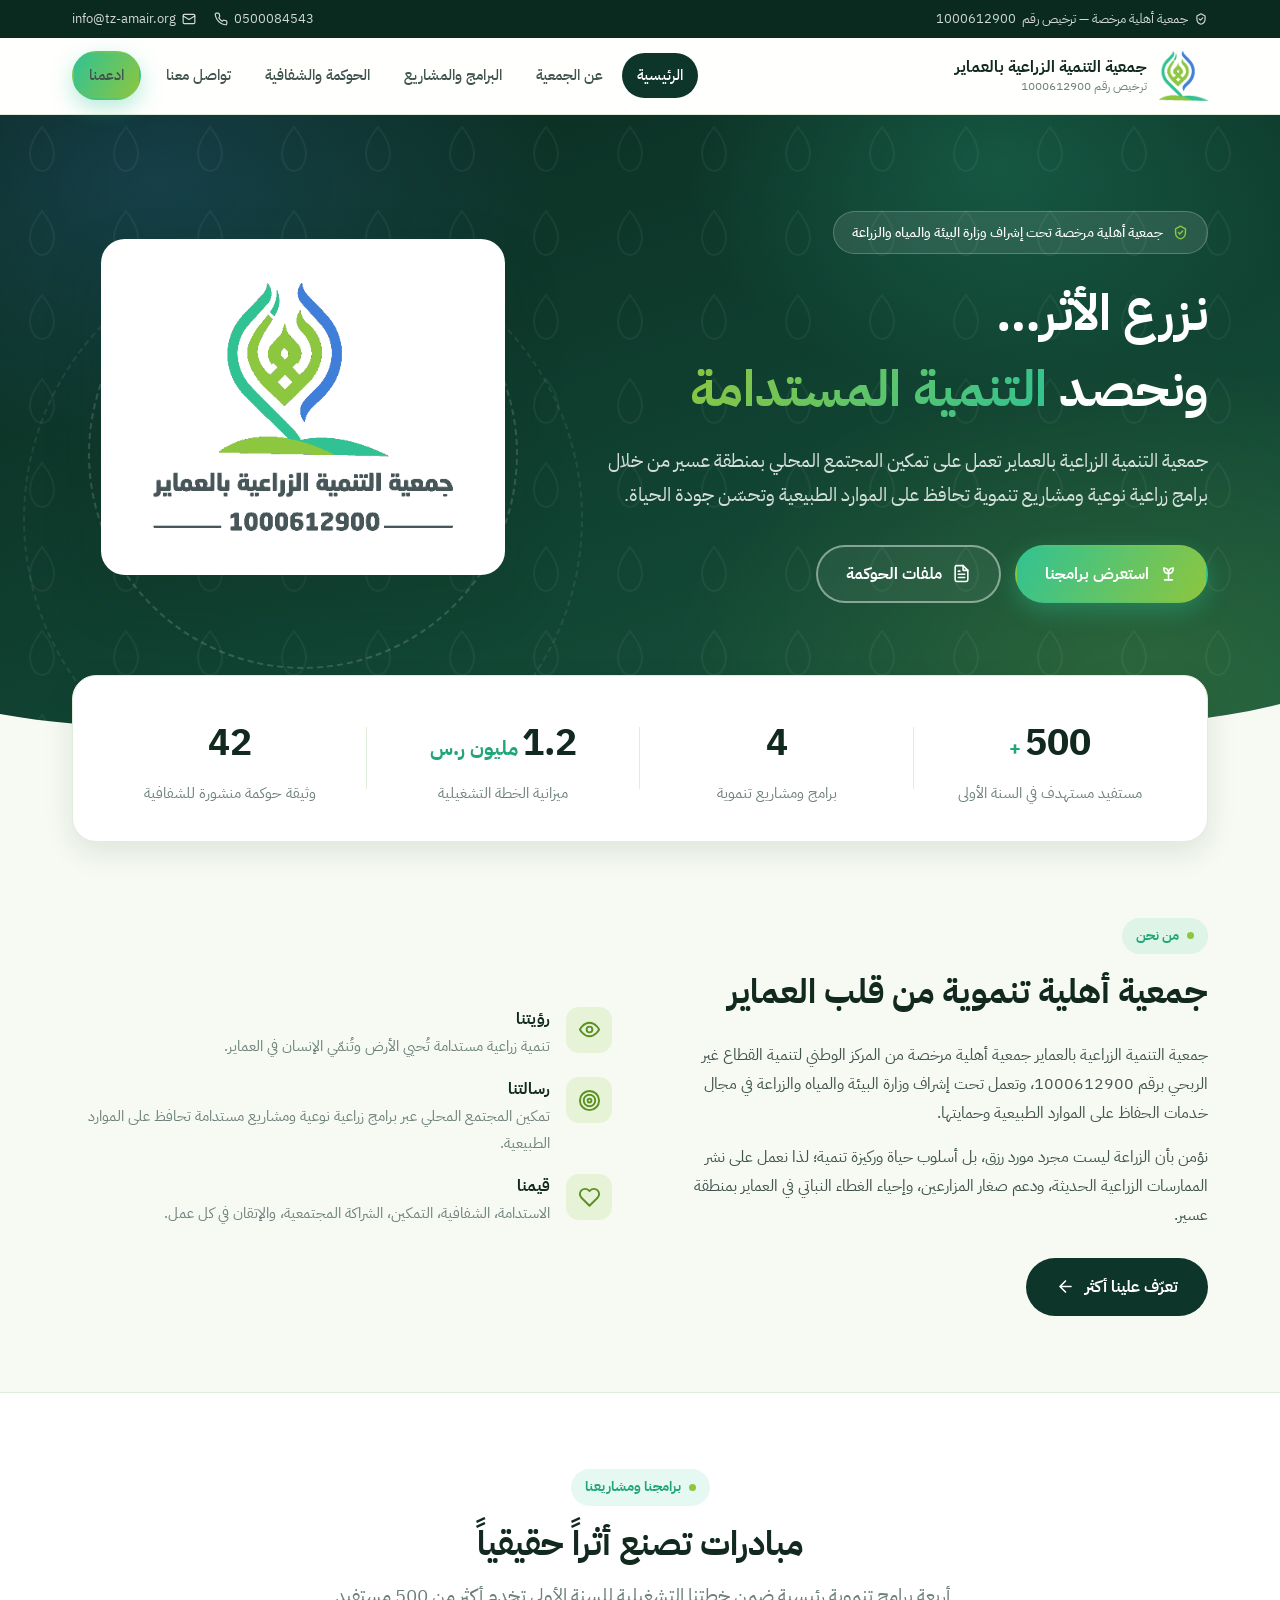
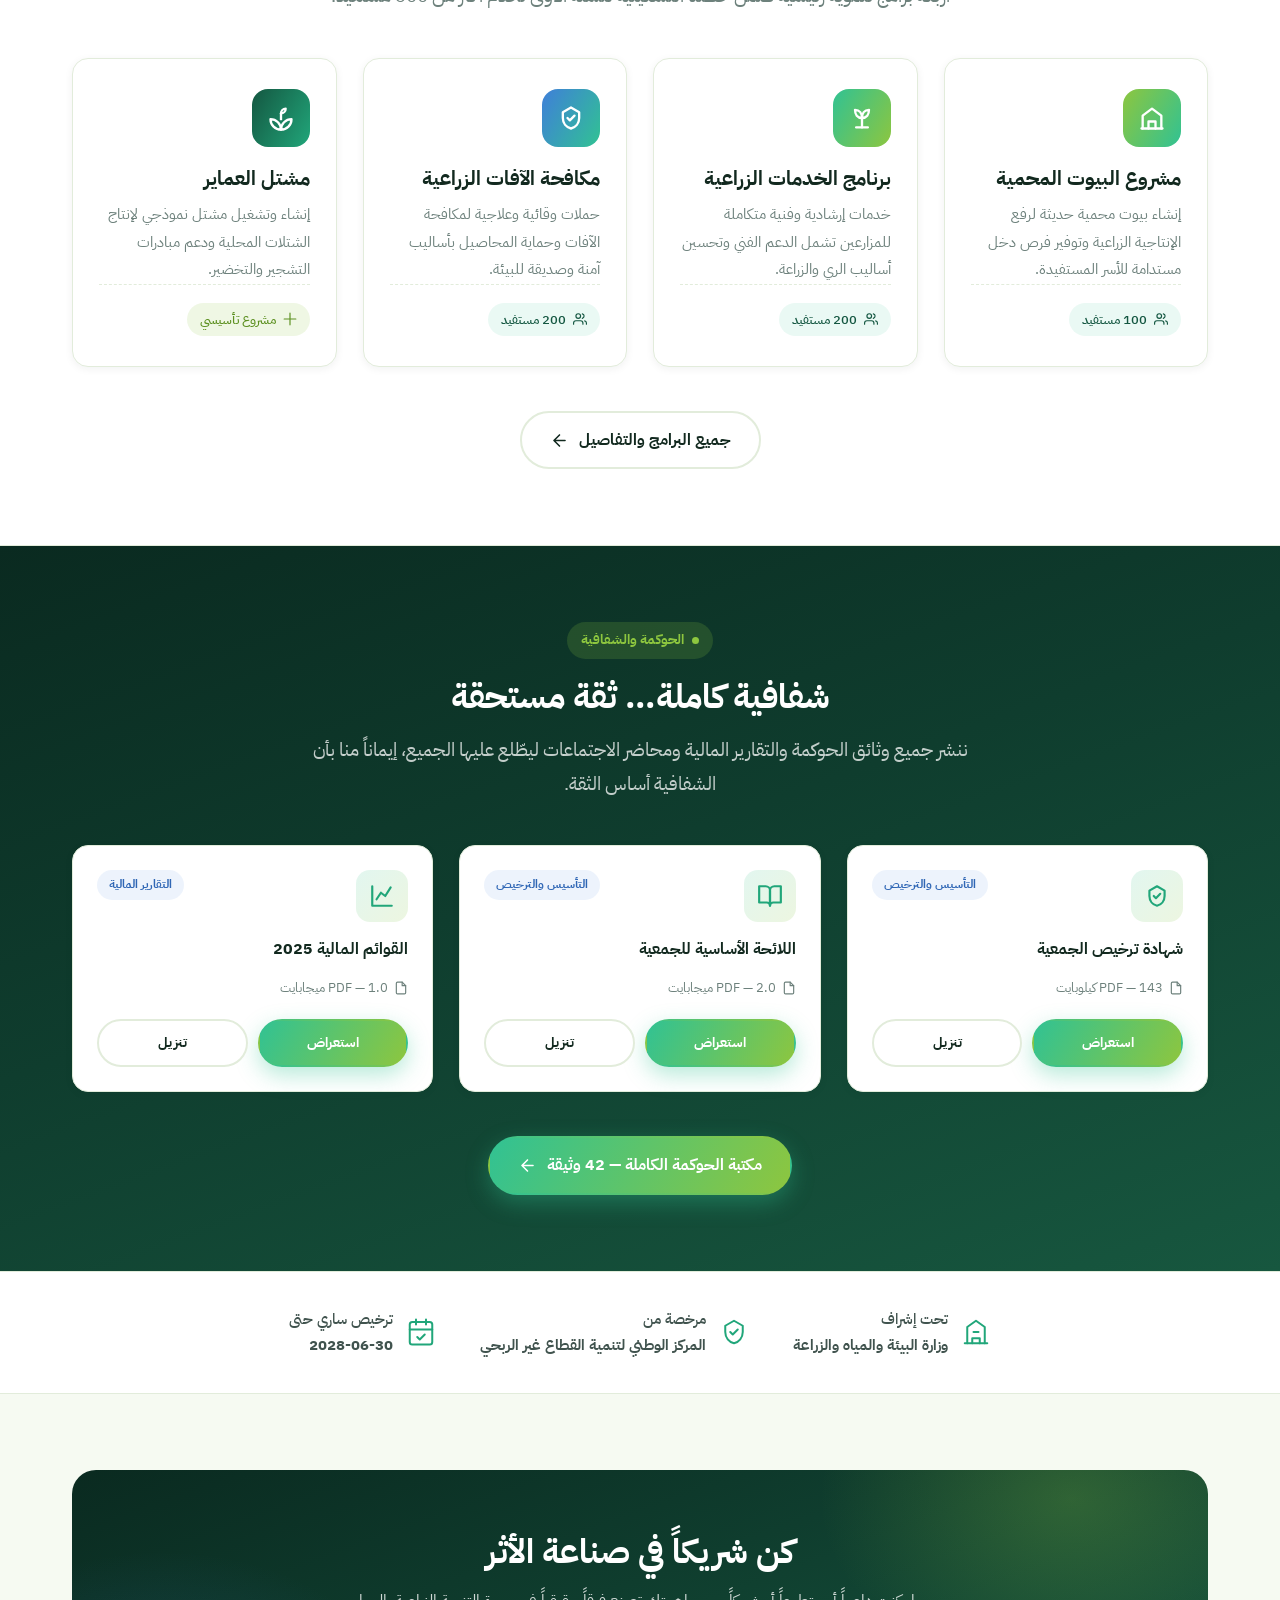
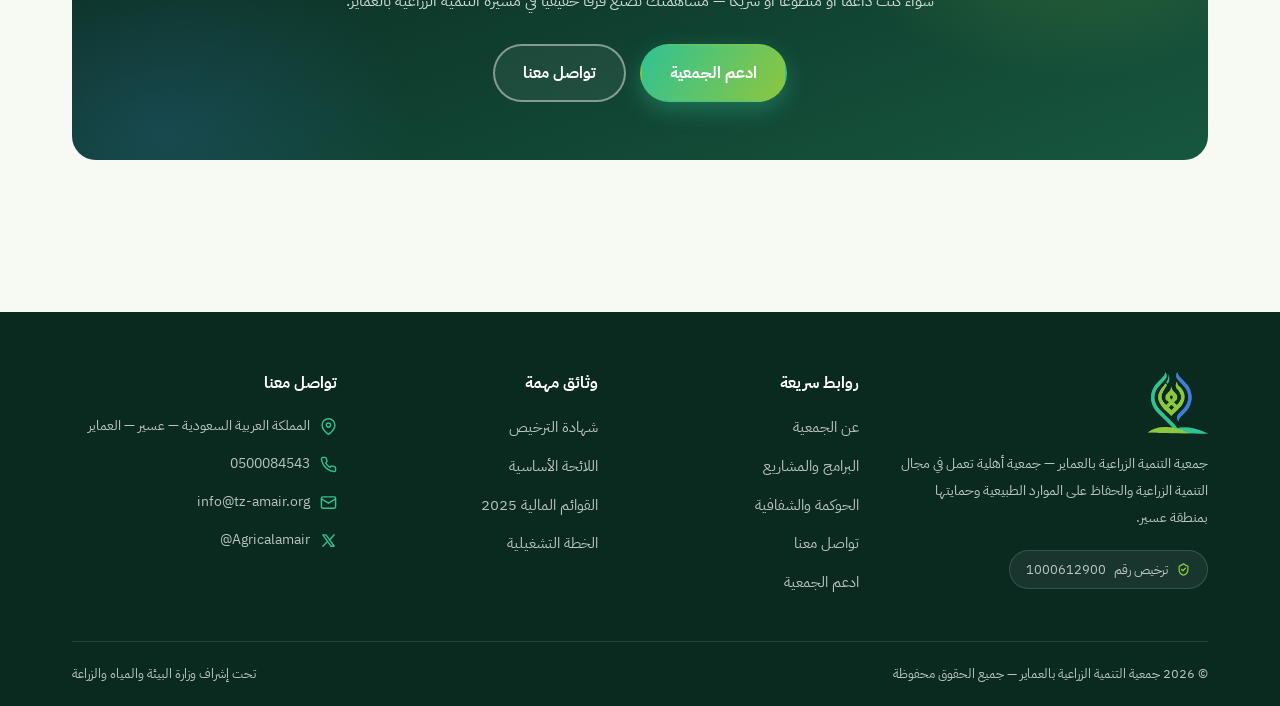
==== commit a992f863: "اعتماد حزمة الحوكمة الجديدة: 42 وثيقة مع بحث وفلترة موسّعة استبدال مكتبة الحوكمة (11 وثيقة) بالحزمة " ====
--- a/index.html
+++ b/index.html
@@ -109,7 +109,7 @@
           <div class="stat__label">ميزانية الخطة التشغيلية</div>
         </div>
         <div class="stat">
-          <div class="stat__num"><span data-count="11">0</span></div>
+          <div class="stat__num"><span data-count="42">0</span></div>
           <div class="stat__label">وثيقة حوكمة منشورة للشفافية</div>
         </div>
       </div>
@@ -235,7 +235,7 @@
             <span class="doc-card__cat">التأسيس والترخيص</span>
           </div>
           <h3>اللائحة الأساسية للجمعية</h3>
-          <span class="doc-card__size"><svg viewBox="0 0 24 24" fill="none" stroke="currentColor" stroke-width="2" stroke-linecap="round" stroke-linejoin="round" aria-hidden="true"><path d="M14 2H6a2 2 0 0 0-2 2v16a2 2 0 0 0 2 2h12a2 2 0 0 0 2-2V8z"/><path d="M14 2v6h6"/></svg>PDF — 1.7 ميجابايت</span>
+          <span class="doc-card__size"><svg viewBox="0 0 24 24" fill="none" stroke="currentColor" stroke-width="2" stroke-linecap="round" stroke-linejoin="round" aria-hidden="true"><path d="M14 2H6a2 2 0 0 0-2 2v16a2 2 0 0 0 2 2h12a2 2 0 0 0 2-2V8z"/><path d="M14 2v6h6"/></svg>PDF — 2.0 ميجابايت</span>
           <div class="doc-card__actions">
             <button class="btn btn--primary btn--sm" data-pdf="documents/bylaws.pdf" data-pdf-title="اللائحة الأساسية للجمعية">استعراض</button>
             <a class="btn btn--outline btn--sm" href="documents/bylaws.pdf" download>تنزيل</a>
@@ -255,7 +255,7 @@
         </article>
       </div>
       <div style="text-align:center; margin-top:44px;" class="reveal">
-        <a href="governance.html" class="btn btn--primary">مكتبة الحوكمة الكاملة — 11 وثيقة
+        <a href="governance.html" class="btn btn--primary">مكتبة الحوكمة الكاملة — 42 وثيقة
           <svg viewBox="0 0 24 24" fill="none" stroke="currentColor" stroke-width="2" stroke-linecap="round" stroke-linejoin="round" aria-hidden="true" style="transform:scaleX(-1)"><path d="M5 12h14M12 5l7 7-7 7"/></svg>
         </a>
       </div>
--- a/assets/css/style.css
+++ b/assets/css/style.css
@@ -346,7 +346,45 @@
 .value-item p { font-size: .92rem; color: var(--muted); }
 
 /* ---------- مكتبة الحوكمة ---------- */
+/* شريط البحث وعدّاد النتائج */
+.doc-toolbar {
+  display: flex; align-items: center; justify-content: space-between;
+  gap: 18px; flex-wrap: wrap; margin-bottom: 22px;
+}
+.doc-search {
+  position: relative; flex: 1 1 340px; max-width: 460px;
+  display: flex; align-items: center;
+}
+.doc-search__icon {
+  position: absolute; inset-inline-start: 16px; display: flex;
+  color: var(--muted); pointer-events: none;
+}
+.doc-search__icon svg { width: 19px; height: 19px; }
+.doc-search input {
+  font: inherit; width: 100%; padding: 13px 48px 13px 18px;
+  border: 1.5px solid var(--line); border-radius: 100px;
+  background: #fff; color: var(--ink);
+  transition: border-color .18s, box-shadow .18s;
+}
+.doc-search input::placeholder { color: var(--muted); }
+.doc-search input:focus {
+  outline: none; border-color: var(--teal); box-shadow: 0 0 0 4px rgba(49,194,147,.14);
+}
+.doc-search input::-webkit-search-cancel-button { cursor: pointer; }
+.doc-count { font-size: .9rem; color: var(--muted); margin: 0; }
+.doc-count strong { color: var(--ink); font-weight: 700; }
+
+.doc-empty {
+  display: none; flex-direction: column; align-items: center; gap: 12px;
+  text-align: center; color: var(--muted); font-size: 1rem;
+  padding: 64px 24px; background: #fff;
+  border: 1.5px dashed var(--line); border-radius: var(--radius);
+}
+.doc-empty svg { width: 40px; height: 40px; color: var(--teal); opacity: .7; }
+.doc-empty.is-shown { display: flex; }
+
 .filter-tabs { display: flex; gap: 10px; flex-wrap: wrap; margin-bottom: 36px; justify-content: center; }
+.doc-toolbar + .filter-tabs { justify-content: flex-start; }
 .filter-tab {
   font: inherit; font-size: .92rem; font-weight: 500; cursor: pointer;
   padding: 9px 20px; border-radius: 100px; border: 1.5px solid var(--line);
@@ -597,6 +635,11 @@
   display: flex; justify-content: space-between; gap: 12px; flex-wrap: wrap;
   font-size: .82rem;
 }
+
+/* أدوات الفلترة تعمل بـ JavaScript فقط — تُخفى بدونه وتظهر كل الوثائق */
+.doc-toolbar, .filter-tabs { display: none; }
+.js .doc-toolbar { display: flex; }
+.js .filter-tabs { display: flex; }
 
 /* ---------- حركات الظهور (تُفعّل فقط عند توفر JavaScript) ---------- */
 .js .reveal { opacity: 0; transform: translateY(26px); transition: opacity .7s ease, transform .7s ease; }
@@ -644,6 +687,9 @@
   .brand img { height: 42px; }
 
   .grid--2, .grid--3, .grid--4, .doc-grid, .board-grid, .contact-grid { grid-template-columns: 1fr; }
+  .doc-toolbar { flex-direction: column; align-items: stretch; gap: 12px; }
+  .doc-search { max-width: none; }
+  .doc-count { text-align: center; }
   .stats__grid { grid-template-columns: 1fr 1fr; }
   .donate-box { grid-template-columns: 1fr; text-align: center; }
   .iban-row { justify-content: center; }
